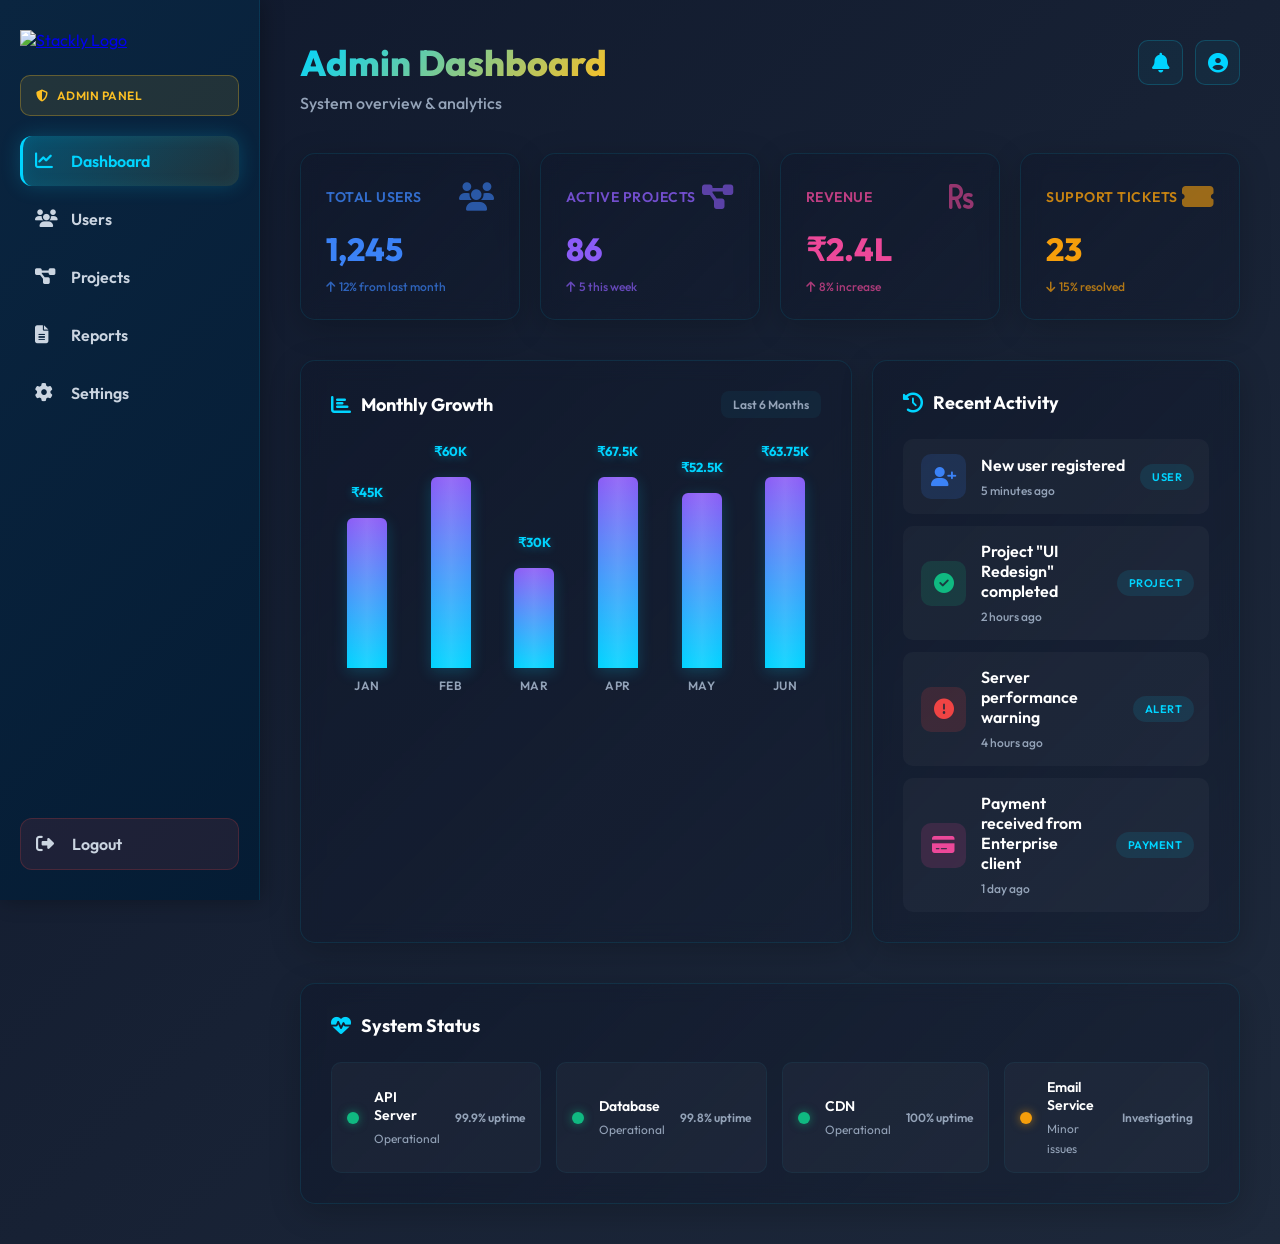
==== admindashboard.html @ 6a0d7b9f "Add files via upload" ====
<!DOCTYPE html>
<html lang="en">
<head>
<meta charset="UTF-8">
<title>Stackly Admin Dashboard</title>
    <link href="https://fonts.googleapis.com/css2?family=Outfit:wght@300;400;500;600;700;800&display=swap" rel="stylesheet">
    <link rel="stylesheet" href="https://cdnjs.cloudflare.com/ajax/libs/font-awesome/6.4.0/css/all.min.css">
    <link rel="stylesheet" href="admindashboard.css">
</head>
<body>

<div class="container">

    <!-- Sidebar -->
    <aside class="sidebar">
        <div class="sidebar-header">
            <a href="index.html" class="logo">
                <img src="./static/images/logod.webp" alt="Stackly Logo">
            </a>
        </div>
        <div class="admin-badge">
            <i class="fas fa-shield-alt"></i>
            <span>Admin Panel</span>
        </div>
        <ul class="sidebar-menu">
            <li class="menu-item active">
                <i class="fas fa-chart-line"></i>
                <span>Dashboard</span>
            </li>
            <li class="menu-item" onclick="window.location.href='404.html'">
                <i class="fas fa-users"></i>
                <span>Users</span>
            </li>
            <li class="menu-item" onclick="window.location.href='404.html'">
                <i class="fas fa-project-diagram"></i>
                <span>Projects</span>
            </li>
            <li class="menu-item" onclick="window.location.href='404.html'">
                <i class="fas fa-file-alt"></i>
                <span>Reports</span>
            </li>
            <li class="menu-item" onclick="window.location.href='404.html'">
                <i class="fas fa-cog"></i>
                <span>Settings</span>
            </li>
        </ul>
        <a href="login.html" class="logout-btn">
            <i class="fas fa-sign-out-alt"></i>
            <span>Logout</span>
        </a>
    </aside>

    <!-- Main Content -->
    <main class="main">

        <header class="header-section">
            <div>
                <h1>Admin Dashboard</h1>
                <p class="subtitle">System overview & analytics</p>
            </div>
            <div class="header-actions">
                <button class="btn-action"><i class="fas fa-bell"></i></button>
                <button class="btn-action"><i class="fas fa-user-circle"></i></button>
            </div>
        </header>

        <!-- Stats Cards -->
        <section class="cards">
            <div class="card card-1">
                <div class="card-header">
                    <h3>Total Users</h3>
                    <span class="card-icon"><i class="fas fa-users"></i></span>
                </div>
                <p class="card-value">1,245</p>
                <small class="card-change"><i class="fas fa-arrow-up"></i> 12% from last month</small>
            </div>
            <div class="card card-2">
                <div class="card-header">
                    <h3>Active Projects</h3>
                    <span class="card-icon"><i class="fas fa-project-diagram"></i></span>
                </div>
                <p class="card-value">86</p>
                <small class="card-change"><i class="fas fa-arrow-up"></i> 5 this week</small>
            </div>
            <div class="card card-3">
                <div class="card-header">
                    <h3>Revenue</h3>
                    <span class="card-icon"><i class="fas fa-rupee-sign"></i></span>
                </div>
                <p class="card-value">₹2.4L</p>
                <small class="card-change"><i class="fas fa-arrow-up"></i> 8% increase</small>
            </div>
            <div class="card card-4">
                <div class="card-header">
                    <h3>Support Tickets</h3>
                    <span class="card-icon"><i class="fas fa-ticket-alt"></i></span>
                </div>
                <p class="card-value">23</p>
                <small class="card-change"><i class="fas fa-arrow-down"></i> 15% resolved</small>
            </div>
        </section>

        <!-- Charts & Analytics -->
        <section class="charts-section">
            <!-- Bar Chart -->
            <div class="chart-container">
                <div class="section-header">
                    <h2><i class="fas fa-chart-bar"></i> Monthly Growth</h2>
                    <span class="time-range">Last 6 Months</span>
                </div>
                <div class="chart">
                    <div class="chart-item">
                        <span class="bar-value">₹45K</span>
                        <div class="bar" data-height="60%"></div>
                        <span class="month-label">Jan</span>
                    </div>
                    <div class="chart-item">
                        <span class="bar-value">₹60K</span>
                        <div class="bar" data-height="80%"></div>
                        <span class="month-label">Feb</span>
                    </div>
                    <div class="chart-item">
                        <span class="bar-value">₹30K</span>
                        <div class="bar" data-height="40%"></div>
                        <span class="month-label">Mar</span>
                    </div>
                    <div class="chart-item">
                        <span class="bar-value">₹67.5K</span>
                        <div class="bar" data-height="90%"></div>
                        <span class="month-label">Apr</span>
                    </div>
                    <div class="chart-item">
                        <span class="bar-value">₹52.5K</span>
                        <div class="bar" data-height="70%"></div>
                        <span class="month-label">May</span>
                    </div>
                    <div class="chart-item">
                        <span class="bar-value">₹63.75K</span>
                        <div class="bar" data-height="85%"></div>
                        <span class="month-label">Jun</span>
                    </div>
                </div>
            </div>

            <!-- Recent Activity -->
            <div class="activity-container">
                <div class="section-header">
                    <h2><i class="fas fa-history"></i> Recent Activity</h2>
                </div>
                <div class="activity-list">
                    <div class="activity-item">
                        <div class="activity-icon user"><i class="fas fa-user-plus"></i></div>
                        <div class="activity-info">
                            <p class="activity-title">New user registered</p>
                            <small>5 minutes ago</small>
                        </div>
                        <span class="activity-badge">User</span>
                    </div>
                    <div class="activity-item">
                        <div class="activity-icon project"><i class="fas fa-check-circle"></i></div>
                        <div class="activity-info">
                            <p class="activity-title">Project "UI Redesign" completed</p>
                            <small>2 hours ago</small>
                        </div>
                        <span class="activity-badge">Project</span>
                    </div>
                    <div class="activity-item">
                        <div class="activity-icon alert"><i class="fas fa-exclamation-circle"></i></div>
                        <div class="activity-info">
                            <p class="activity-title">Server performance warning</p>
                            <small>4 hours ago</small>
                        </div>
                        <span class="activity-badge">Alert</span>
                    </div>
                    <div class="activity-item">
                        <div class="activity-icon payment"><i class="fas fa-credit-card"></i></div>
                        <div class="activity-info">
                            <p class="activity-title">Payment received from Enterprise client</p>
                            <small>1 day ago</small>
                        </div>
                        <span class="activity-badge">Payment</span>
                    </div>
                </div>
            </div>
        </section>

        <!-- System Status -->
        <section class="status-section">
            <div class="section-header">
                <h2><i class="fas fa-heartbeat"></i> System Status</h2>
            </div>
            <div class="status-grid">
                <div class="status-item">
                    <div class="status-dot online"></div>
                    <div class="status-content">
                        <p class="status-name">API Server</p>
                        <small>Operational</small>
                    </div>
                    <span class="status-time">99.9% uptime</span>
                </div>
                <div class="status-item">
                    <div class="status-dot online"></div>
                    <div class="status-content">
                        <p class="status-name">Database</p>
                        <small>Operational</small>
                    </div>
                    <span class="status-time">99.8% uptime</span>
                </div>
                <div class="status-item">
                    <div class="status-dot online"></div>
                    <div class="status-content">
                        <p class="status-name">CDN</p>
                        <small>Operational</small>
                    </div>
                    <span class="status-time">100% uptime</span>
                </div>
                <div class="status-item">
                    <div class="status-dot warning"></div>
                    <div class="status-content">
                        <p class="status-name">Email Service</p>
                        <small>Minor issues</small>
                    </div>
                    <span class="status-time">Investigating</span>
                </div>
            </div>
        </section>

    </main>

</div>

<style>
    .bar-value {
        font-size: 13px;
        color: #00d4ff;
        font-weight: 700;
        margin-bottom: 8px;
        display: block;
        text-shadow: 0 2px 8px rgba(0, 212, 255, 0.3);
    }
</style>

<script>
    document.addEventListener('DOMContentLoaded', () => {
        const bars = document.querySelectorAll('.bar');
        
        // Simple intersection observer to trigger animation when visible
        const observer = new IntersectionObserver((entries) => {
            entries.forEach(entry => {
                if (entry.isIntersecting) {
                    const bar = entry.target;
                    const height = bar.getAttribute('data-height');
                    setTimeout(() => {
                        bar.style.height = height;
                    }, 200);
                    observer.unobserve(bar);
                }
            });
        }, { threshold: 0.1 });

        bars.forEach(bar => {
            bar.style.height = '0';
            bar.style.transition = 'height 1.2s cubic-bezier(0.34, 1.56, 0.64, 1)';
            observer.observe(bar);
        });
    });
</script>

</body>
</html>
---- admindashboard.css ----
* {
    margin: 0;
    padding: 0;
    box-sizing: border-box;
    font-family: 'Outfit', 'Segoe UI', Tahoma, Geneva, Verdana, sans-serif;
}

body {
    background: linear-gradient(135deg, #10192d 0%, #1e293b 100%);
    min-height: 100vh;
}

.container {
    display: flex;
    min-height: 100vh;
}

/* Sidebar */
.sidebar {
    width: 260px;
    height: 100vh;
    background: linear-gradient(135deg, #0a2540 0%, #051c34 100%);
    color: white;
    padding: 30px 20px;
    position: fixed;
    left: 0;
    top: 0;
    overflow-y: auto;
    box-shadow: 2px 0 20px rgba(0,0,0,0.3);
    border-right: 1px solid rgba(0, 212, 255, 0.1);
    display: flex;
    flex-direction: column;
}

.sidebar-header {
    display: flex;
    align-items: center;
    gap: 12px;
    margin-bottom: 25px;
    animation: slideInLeft 0.6s ease;
}

.sidebar-header i {
    font-size: 28px;
    color: #fbbf24;
    animation: spin 3s linear infinite;
}

.sidebar-header h2 {
    font-size: 24px;
    font-weight: 800;
    background: linear-gradient(135deg, #00d4ff, #fbbf24);
    -webkit-background-clip: text;
    -webkit-text-fill-color: transparent;
    background-clip: text;
    letter-spacing: 1px;
}

.admin-badge {
    display: flex;
    align-items: center;
    gap: 8px;
    background: rgba(251, 191, 36, 0.1);
    border: 1px solid rgba(251, 191, 36, 0.3);
    padding: 12px 15px;
    border-radius: 10px;
    margin-bottom: 20px;
    font-weight: 600;
    font-size: 12px;
    text-transform: uppercase;
    letter-spacing: 0.5px;
    color: #fbbf24;
    animation: fadeIn 0.8s ease;
}

.admin-badge i {
    animation: none;
}

.sidebar-menu {
    list-style: none;
}

.menu-item {
    padding: 15px 15px;
    margin-bottom: 8px;
    cursor: pointer;
    display: flex;
    align-items: center;
    gap: 12px;
    border-radius: 12px;
    transition: all 0.3s ease;
    color: #cbd5e1;
    font-weight: 600;
    position: relative;
}

.menu-item:hover {
    background: rgba(0, 212, 255, 0.15);
    color: #00d4ff;
    transform: translateX(8px);
    box-shadow: inset 0 0 15px rgba(0, 212, 255, 0.1);
}

.menu-item.active {
    background: linear-gradient(135deg, rgba(0, 212, 255, 0.25), rgba(251, 191, 36, 0.1));
    color: #00d4ff;
    box-shadow: 0 0 20px rgba(0, 212, 255, 0.2), inset 0 0 15px rgba(0, 212, 255, 0.1);
    border-left: 3px solid #00d4ff;
    padding-left: 12px;
}

.menu-item i {
    font-size: 18px;
    width: 24px;
    transition: all 0.3s ease;
}

.menu-item:hover i {
    transform: scale(1.1);
}

.logout-btn {
    display: flex;
    align-items: center;
    gap: 12px;
    padding: 15px 15px;
    margin-top: auto;
    cursor: pointer;
    border-radius: 12px;
    transition: all 0.3s ease;
    color: #cbd5e1;
    font-weight: 600;
    text-decoration: none;
    background: rgba(239, 68, 68, 0.1);
    border: 1px solid rgba(239, 68, 68, 0.2);
}

.logout-btn:hover {
    background: rgba(239, 68, 68, 0.2);
    color: #ef4444;
    transform: translateX(8px);
    box-shadow: inset 0 0 15px rgba(239, 68, 68, 0.1);
    border-color: rgba(239, 68, 68, 0.4);
}

.logout-btn i {
    font-size: 18px;
    width: 24px;
    transition: all 0.3s ease;
}

.logout-btn:hover i {
    transform: scale(1.1);
}

/* Main */
.main {
    flex: 1;
    margin-left: 260px;
    padding: 40px;
    overflow-y: auto;
}

.header-section {
    display: flex;
    justify-content: space-between;
    align-items: flex-start;
    margin-bottom: 40px;
    animation: fadeInDown 0.6s ease;
}

.header-section h1 {
    font-size: 36px;
    font-weight: 800;
    color: white;
    margin-bottom: 8px;
    background: linear-gradient(135deg, #00d4ff, #fbbf24);
    -webkit-background-clip: text;
    -webkit-text-fill-color: transparent;
    background-clip: text;
}

.subtitle {
    font-size: 16px;
    color: #94a3b8;
    font-weight: 500;
}

.header-actions {
    display: flex;
    gap: 12px;
}

.btn-action {
    width: 45px;
    height: 45px;
    border-radius: 10px;
    border: 1px solid rgba(0, 212, 255, 0.2);
    background: rgba(0, 212, 255, 0.05);
    color: #00d4ff;
    font-size: 20px;
    cursor: pointer;
    transition: all 0.3s ease;
    display: flex;
    align-items: center;
    justify-content: center;
}

.btn-action:hover {
    background: rgba(0, 212, 255, 0.15);
    transform: translateY(-3px);
    box-shadow: 0 8px 20px rgba(0, 212, 255, 0.2);
}

/* Cards */
.cards {
    display: grid;
    grid-template-columns: repeat(4, 1fr);
    gap: 20px;
    margin-bottom: 40px;
}

.card {
    background: linear-gradient(135deg, rgba(15, 23, 42, 0.5), rgba(15, 23, 42, 0.3));
    backdrop-filter: blur(10px);
    padding: 25px;
    border-radius: 15px;
    border: 1px solid rgba(0, 212, 255, 0.1);
    box-shadow: 0 8px 32px rgba(0, 0, 0, 0.2);
    transition: all 0.4s cubic-bezier(0.23, 1, 0.320, 1);
    animation: slideInUp 0.6s ease;
}

.card:hover {
    transform: translateY(-10px);
    border-color: currentColor;
    box-shadow: 0 20px 40px rgba(0, 0, 0, 0.3);
}

.card-1 {
    color: #3b82f6;
}

.card-1:hover {
    background: linear-gradient(135deg, rgba(59, 130, 246, 0.15), rgba(59, 130, 246, 0.05));
    border-color: #3b82f6;
}

.card-2 {
    color: #8b5cf6;
}

.card-2:hover {
    background: linear-gradient(135deg, rgba(139, 92, 246, 0.15), rgba(139, 92, 246, 0.05));
    border-color: #8b5cf6;
}

.card-3 {
    color: #ec4899;
}

.card-3:hover {
    background: linear-gradient(135deg, rgba(236, 72, 153, 0.15), rgba(236, 72, 153, 0.05));
    border-color: #ec4899;
}

.card-4 {
    color: #f59e0b;
}

.card-4:hover {
    background: linear-gradient(135deg, rgba(245, 158, 11, 0.15), rgba(245, 158, 11, 0.05));
    border-color: #f59e0b;
}

.card-header {
    display: flex;
    justify-content: space-between;
    align-items: center;
    margin-bottom: 15px;
}

.card-header h3 {
    font-size: 14px;
    font-weight: 600;
    text-transform: uppercase;
    letter-spacing: 0.5px;
    opacity: 0.8;
}

.card-icon {
    font-size: 28px;
    opacity: 0.6;
}

.card-value {
    font-size: 32px;
    font-weight: 800;
    margin-bottom: 10px;
}

.card-change {
    font-size: 12px;
    opacity: 0.7;
    font-weight: 500;
    display: flex;
    align-items: center;
    gap: 4px;
}

/* Charts Section */
.charts-section {
    display: grid;
    grid-template-columns: 1.5fr 1fr;
    gap: 20px;
    margin-bottom: 40px;
}

.chart-container {
    background: linear-gradient(135deg, rgba(15, 23, 42, 0.5), rgba(15, 23, 42, 0.3));
    backdrop-filter: blur(10px);
    padding: 30px;
    border-radius: 15px;
    border: 1px solid rgba(0, 212, 255, 0.1);
    box-shadow: 0 8px 32px rgba(0, 0, 0, 0.2);
    animation: fadeInUp 0.7s ease;
}

.activity-container {
    background: linear-gradient(135deg, rgba(15, 23, 42, 0.5), rgba(15, 23, 42, 0.3));
    backdrop-filter: blur(10px);
    padding: 30px;
    border-radius: 15px;
    border: 1px solid rgba(0, 212, 255, 0.1);
    box-shadow: 0 8px 32px rgba(0, 0, 0, 0.2);
    animation: fadeInUp 0.8s ease;
}

.section-header {
    display: flex;
    justify-content: space-between;
    align-items: center;
    margin-bottom: 25px;
}

.section-header h2 {
    font-size: 18px;
    font-weight: 700;
    color: white;
    display: flex;
    align-items: center;
    gap: 10px;
}

.section-header i {
    color: #00d4ff;
    font-size: 20px;
}

.time-range {
    font-size: 12px;
    color: #94a3b8;
    background: rgba(0, 212, 255, 0.05);
    padding: 6px 12px;
    border-radius: 8px;
    font-weight: 600;
}

/* Chart */
.chart {
    display: flex;
    align-items: flex-end;
    justify-content: space-around;
    height: 250px;
    gap: 12px;
}

.chart-item {
    display: flex;
    flex-direction: column;
    align-items: center;
    justify-content: flex-end;
    flex: 1;
    height: 100%;
    gap: 10px;
    position: relative;
}

.bar {
    width: 70%;
    max-width: 40px;
    background: linear-gradient(to top, #00d4ff, #8b5cf6);
    border-radius: 6px 6px 0 0;
    box-shadow: 0 4px 15px rgba(0, 212, 255, 0.2);
    transition: all 0.3s cubic-bezier(0.4, 0, 0.2, 1);
    position: relative;
    cursor: pointer;
    min-height: 5px;
}

.bar::after {
    content: '';
    position: absolute;
    top: 0;
    left: 0;
    width: 100%;
    height: 100%;
    background: linear-gradient(to right, transparent, rgba(255,255,255,0.1), transparent);
    border-radius: inherit;
}

.bar:hover {
    filter: brightness(1.2);
    box-shadow: 0 8px 25px rgba(0, 212, 255, 0.4);
    transform: scaleX(1.1);
}

.month-label {
    font-size: 12px;
    color: #94a3b8;
    font-weight: 600;
    text-transform: uppercase;
    letter-spacing: 0.5px;
}

/* Activity */
.activity-list {
    display: flex;
    flex-direction: column;
    gap: 12px;
}

.activity-item {
    display: flex;
    align-items: center;
    gap: 15px;
    padding: 15px;
    background: rgba(255, 255, 255, 0.03);
    border-radius: 10px;
    border-left: 3px solid transparent;
    transition: all 0.3s ease;
    cursor: pointer;
}

.activity-item:hover {
    background: rgba(0, 212, 255, 0.1);
    border-left-color: #00d4ff;
    transform: translateX(5px);
}

.activity-icon {
    width: 45px;
    height: 45px;
    border-radius: 10px;
    display: flex;
    align-items: center;
    justify-content: center;
    font-size: 20px;
    flex-shrink: 0;
}

.activity-icon.user {
    background: rgba(59, 130, 246, 0.15);
    color: #3b82f6;
}

.activity-icon.project {
    background: rgba(16, 185, 129, 0.15);
    color: #10b981;
}

.activity-icon.alert {
    background: rgba(239, 68, 68, 0.15);
    color: #ef4444;
}

.activity-icon.payment {
    background: rgba(236, 72, 153, 0.15);
    color: #ec4899;
}

.activity-info {
    flex: 1;
}

.activity-title {
    color: white;
    font-weight: 600;
    margin-bottom: 4px;
}

.activity-info small {
    color: #94a3b8;
    font-size: 12px;
    font-weight: 500;
}

.activity-badge {
    font-size: 11px;
    padding: 6px 12px;
    border-radius: 20px;
    background: rgba(0, 212, 255, 0.1);
    color: #00d4ff;
    font-weight: 600;
    text-transform: uppercase;
    letter-spacing: 0.5px;
}

/* Status Section */
.status-section {
    background: linear-gradient(135deg, rgba(15, 23, 42, 0.5), rgba(15, 23, 42, 0.3));
    backdrop-filter: blur(10px);
    padding: 30px;
    border-radius: 15px;
    border: 1px solid rgba(0, 212, 255, 0.1);
    box-shadow: 0 8px 32px rgba(0, 0, 0, 0.2);
    animation: fadeInUp 0.9s ease;
}

.status-grid {
    display: grid;
    grid-template-columns: repeat(4, 1fr);
    gap: 15px;
}

.status-item {
    display: flex;
    align-items: center;
    gap: 15px;
    padding: 15px;
    background: rgba(255, 255, 255, 0.03);
    border-radius: 10px;
    border: 1px solid rgba(0, 212, 255, 0.05);
    transition: all 0.3s ease;
}

.status-item:hover {
    background: rgba(0, 212, 255, 0.1);
    border-color: rgba(0, 212, 255, 0.2);
}

.status-dot {
    width: 12px;
    height: 12px;
    border-radius: 50%;
    flex-shrink: 0;
    animation: pulse 2s ease-in-out infinite;
}

.status-dot.online {
    background: #10b981;
    box-shadow: 0 0 10px rgba(16, 185, 129, 0.6);
}

.status-dot.warning {
    background: #f59e0b;
    box-shadow: 0 0 10px rgba(245, 158, 11, 0.6);
}

.status-content {
    flex: 1;
}

.status-name {
    color: white;
    font-weight: 600;
    font-size: 14px;
    margin-bottom: 3px;
}

.status-content small {
    color: #94a3b8;
    font-size: 12px;
}

.status-time {
    color: #94a3b8;
    font-size: 12px;
    font-weight: 600;
    white-space: nowrap;
}

/* Animations */
@keyframes slideInLeft {
    from {
        opacity: 0;
        transform: translateX(-30px);
    }
    to {
        opacity: 1;
        transform: translateX(0);
    }
}

@keyframes slideInUp {
    from {
        opacity: 0;
        transform: translateY(30px);
    }
    to {
        opacity: 1;
        transform: translateY(0);
    }
}

@keyframes fadeInDown {
    from {
        opacity: 0;
        transform: translateY(-15px);
    }
    to {
        opacity: 1;
        transform: translateY(0);
    }
}

@keyframes fadeInUp {
    from {
        opacity: 0;
        transform: translateY(15px);
    }
    to {
        opacity: 1;
        transform: translateY(0);
    }
}

@keyframes fadeIn {
    from {
        opacity: 0;
    }
    to {
        opacity: 1;
    }
}

@keyframes growBar {
    from {
        height: 0;
        opacity: 0;
    }
    to {
        opacity: 1;
    }
}

@keyframes spin {
    from {
        transform: rotate(0deg);
    }
    to {
        transform: rotate(360deg);
    }
}

@keyframes pulse {
    0%, 100% {
        opacity: 1;
    }
    50% {
        opacity: 0.5;
    }
}

/* Scrollbar */
::-webkit-scrollbar {
    width: 8px;
}

::-webkit-scrollbar-track {
    background: transparent;
}

::-webkit-scrollbar-thumb {
    background: rgba(0, 212, 255, 0.2);
    border-radius: 10px;
}

::-webkit-scrollbar-thumb:hover {
    background: rgba(0, 212, 255, 0.4);
}
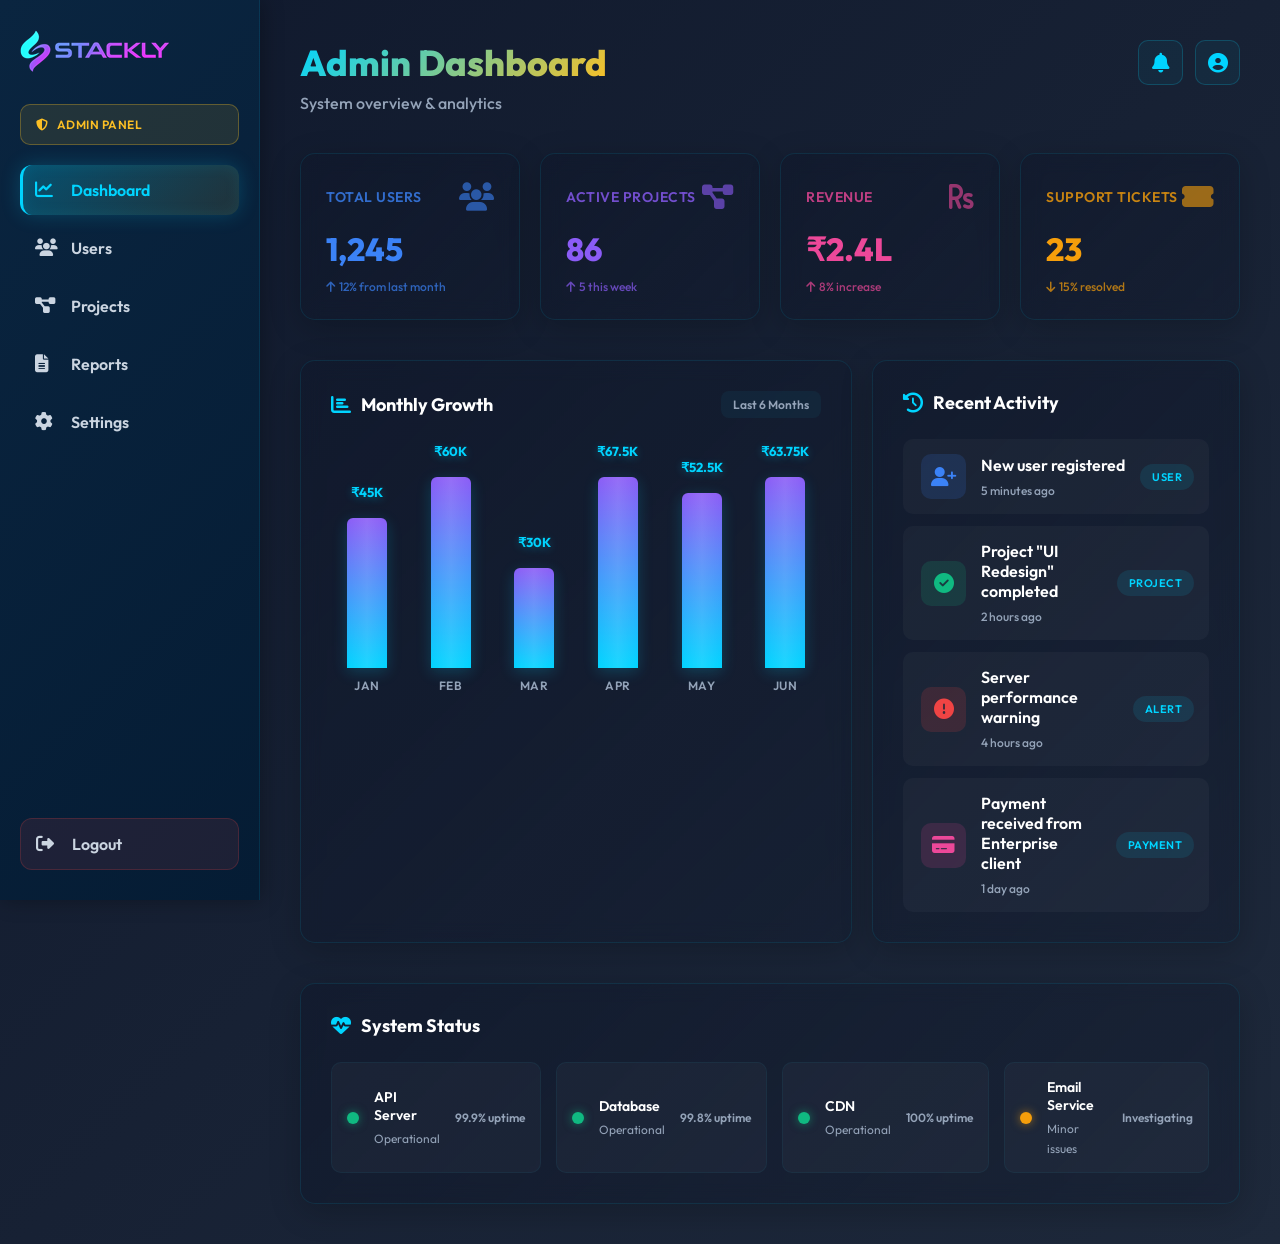
==== commit 6727e148: "Fix HTML encoding issues in admindashboard.html" ====
--- a/admindashboard.html
+++ b/admindashboard.html
@@ -5,7 +5,7 @@
 <title>Stackly Admin Dashboard</title>
     <link href="https://fonts.googleapis.com/css2?family=Outfit:wght@300;400;500;600;700;800&display=swap" rel="stylesheet">
     <link rel="stylesheet" href="https://cdnjs.cloudflare.com/ajax/libs/font-awesome/6.4.0/css/all.min.css">
-    <link rel="stylesheet" href="admindashboard.css">
+    <link rel="stylesheet" href="/admindashboard.css">
 </head>
 <body>
 
@@ -267,4 +267,4 @@
 </script>
 
 </body>
-</html>+</html>
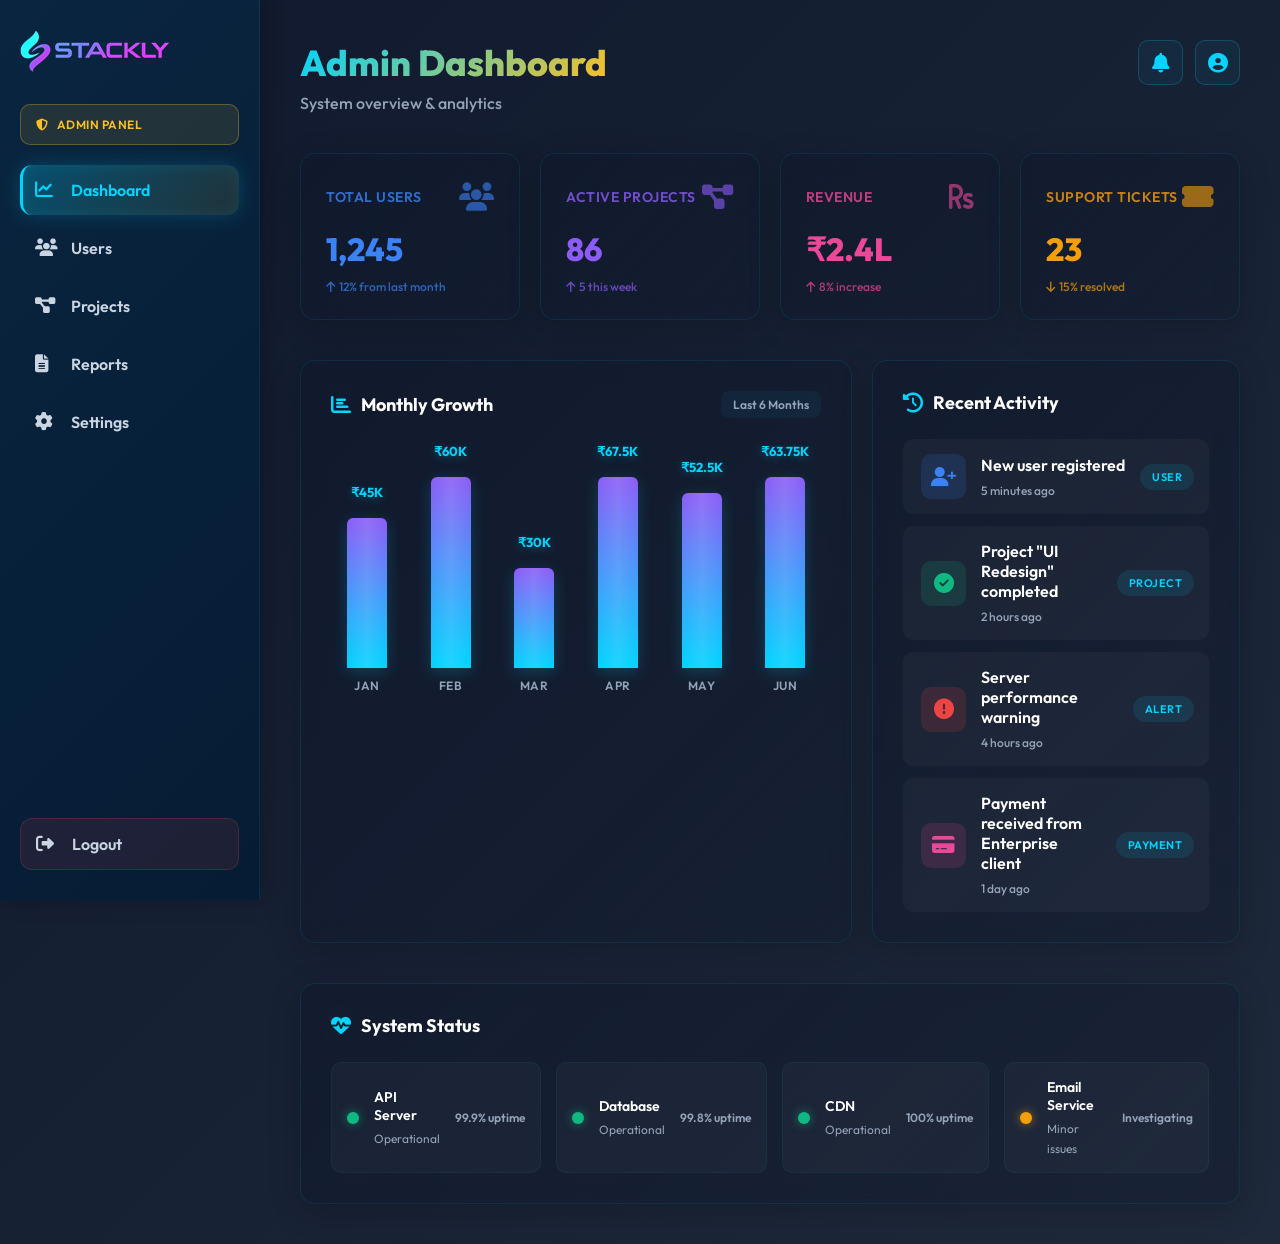
==== commit dfca4340: "Fix HTML encoding issues in admindashboard.html" ====
--- a/admindashboard.html
+++ b/admindashboard.html
@@ -5,7 +5,7 @@
 <title>Stackly Admin Dashboard</title>
     <link href="https://fonts.googleapis.com/css2?family=Outfit:wght@300;400;500;600;700;800&display=swap" rel="stylesheet">
     <link rel="stylesheet" href="https://cdnjs.cloudflare.com/ajax/libs/font-awesome/6.4.0/css/all.min.css">
-    <link rel="stylesheet" href="/admindashboard.css">
+    <link rel="stylesheet" href="admindashboard.css">
 </head>
 <body>
 
